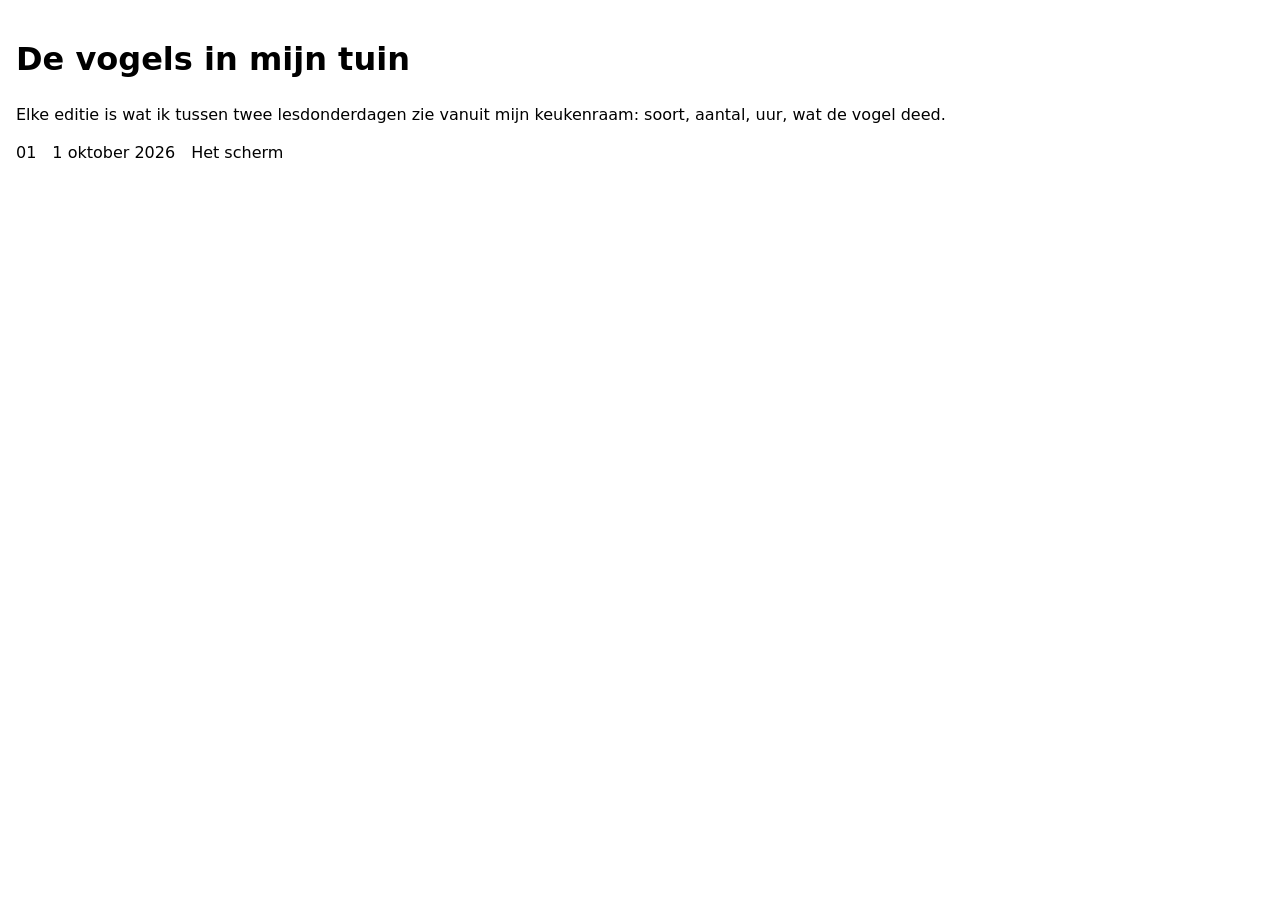
==== index.html @ 220cce62 "Add files via upload" ====
<!doctype html>
<html lang="nl">
<head>
  <meta charset="utf-8">
  <!-- Zonder deze regel toont een telefoon je pagina als een verkleinde desktoppagina. -->
  <meta name="viewport" content="width=device-width, initial-scale=1">
  <!-- De titel in het tabblad van de browser. Vervang door je onderwerp. -->
  <title>De vogels in mijn tuin</title>
  <link rel="stylesheet" href="style.css">
</head>
<body class="overzicht">

  <!--
    NEVER FINISHED
    Minor Webdesign, LUCA Gent, 2026-2027

    Dit is je OVERZICHT: de pagina die al je edities toont en samenhoudt.
    Alles hieronder is een voorbeeld. Vervang het door je eigen onderwerp.

    Elke les komt hier één editie bij, en één nieuwe eis voor dit overzicht.
  -->

  <header>
    <!-- Je onderwerp. -->
    <h1>De vogels in mijn tuin</h1>

    <!-- Wat één editie is. Leg het vast in les 01. -->
    <p>Elke editie is wat ik tussen twee lesdonderdagen zie vanuit mijn keukenraam: soort, aantal, uur, wat de vogel deed.</p>
  </header>

  <main>
    <!--
      De lijst met edities. Elke editie is één regel met een link naar haar eigen pagina.
      Een editie toevoegen: kopieer een <li> ... </li>, pas nummer, datum en link aan.
      Nieuwste bovenaan of onderaan? Dat beslis jij. Zeg waarom.
    -->
    <ol class="edities">
      <li>
        <a href="edities/01.html">
          <span class="nummer">01</span>
          <time datetime="2026-10-01">1 oktober 2026</time>
          <span class="focus">Het scherm</span>
        </a>
      </li>
    </ol>
  </main>

</body>
</html>
---- style.css ----
/*
  NEVER FINISHED
  style.css: de vormgeving van je overzicht en al je edities.

  Een CSS-regel werkt zo:

    selector {
      eigenschap: waarde;
    }

  De selector zegt WAT je vormgeeft (h1, .edities, time).
  De eigenschap zegt WELK aspect (font-size, color, margin).
  De waarde zegt HOE (2rem, black, 0).

  Elke editie heeft een eigen class op <body>: .editie-01, .editie-02, ...
  Zo kun je per editie andere regels schrijven zonder de andere te raken:

    .editie-01 h1 { font-size: 12vw; }

  Vaste regel tot les 05: geen position: absolute. Vanaf les 05 is positie de inhoud.
*/

body {
  /* Het lettertype van het systeem van de lezer. Geen download nodig. */
  font-family: system-ui, sans-serif;
  line-height: 1.4;
  margin: 0;
  padding: 1rem;
}

a {
  color: inherit;
}

/* Overzicht */

.edities {
  list-style: none;
  padding: 0;
}

.edities a {
  display: flex;
  gap: 1rem;
  text-decoration: none;
}

/* Editie 01. Focus: het scherm.
   100vh is de hoogte van het venster. Deze pagina mag niet hoger worden dan dat.
   Tip: vraag AI wat clamp() doet met een lettergrootte. */

.editie-01 {
  min-height: 100vh;
  box-sizing: border-box;
}
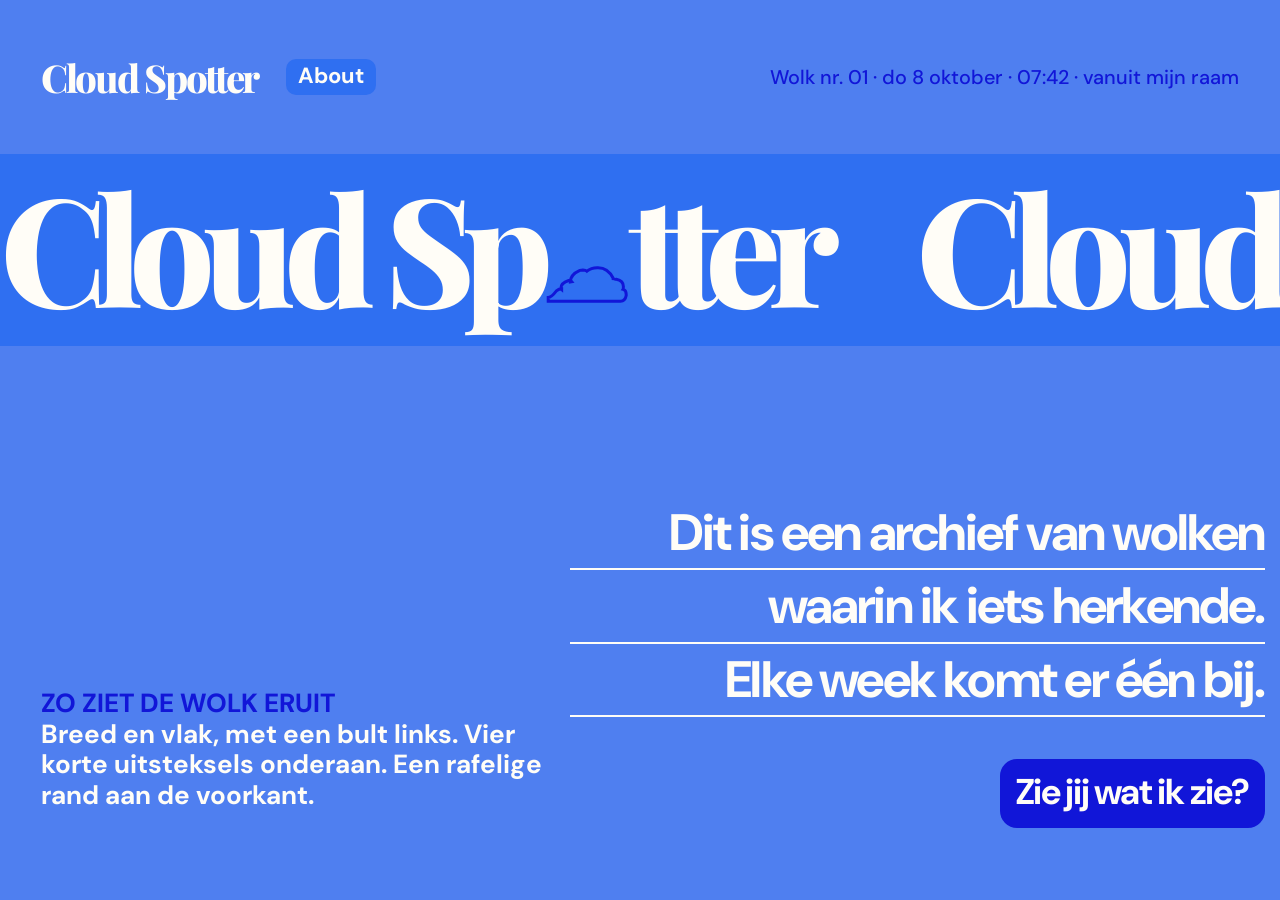
==== commit 9f5d0b4d: "Add files via upload" ====
--- a/index.html
+++ b/index.html
@@ -1,49 +1,269 @@
-<!doctype html>
+<!DOCTYPE html>
 <html lang="nl">
 <head>
-  <meta charset="utf-8">
-  <!-- Zonder deze regel toont een telefoon je pagina als een verkleinde desktoppagina. -->
-  <meta name="viewport" content="width=device-width, initial-scale=1">
-  <!-- De titel in het tabblad van de browser. Vervang door je onderwerp. -->
-  <title>De vogels in mijn tuin</title>
-  <link rel="stylesheet" href="style.css">
+  <meta charset="UTF-8" />
+  <meta name="viewport" content="width=device-width, initial-scale=1.0" />
+  <title>Cloud Spotter</title>
+  <style>
+    @import url('https://fonts.googleapis.com/css2?family=DM+Sans:wght@400;500;700&family=Playfair+Display:wght@700;800&display=swap');
+
+    :root {
+      --blue: #4f7ff0;
+      --blue-dark: #2f6ff1;
+      --deep-blue: #1116d8;
+      --white: #fffdf7;
+    }
+
+    * { box-sizing: border-box; }
+
+    html, body {
+      margin: 0;
+      min-height: 100%;
+      background: var(--blue);
+      color: var(--white);
+      font-family: "DM Sans", Arial, sans-serif;
+    }
+
+    body { overflow-x: hidden; }
+
+    header {
+      height: 154px;
+      display: flex;
+      align-items: center;
+      justify-content: space-between;
+      padding: 0 3.2vw;
+      background: var(--blue);
+    }
+
+    .brand {
+      display: inline-flex;
+      align-items: center;
+      gap: 28px;
+      font-family: "Playfair Display", Georgia, serif;
+      font-size: clamp(30px, 3vw, 48px);
+      font-weight: 800;
+      letter-spacing: -0.06em;
+      color: var(--white);
+    }
+
+    .about {
+      border: 0;
+      border-radius: 10px;
+      padding: 6px 12px 8px;
+      background: var(--blue-dark);
+      color: var(--white);
+      font: 700 22px/1 "DM Sans", sans-serif;
+      cursor: pointer;
+      transition: color .2s ease, background .2s ease, transform .2s ease;
+    }
+
+    .about:hover {
+      color: var(--deep-blue);
+      background: var(--white);
+      transform: translateY(-2px);
+    }
+
+    .meta {
+      color: var(--deep-blue);
+      font-size: clamp(17px, 1.55vw, 28px);
+      font-weight: 500;
+      text-align: right;
+      white-space: nowrap;
+    }
+
+    .ticker {
+      height: 192px;
+      background: var(--blue-dark);
+      display: flex;
+      align-items: center;
+      overflow: hidden;
+      white-space: nowrap;
+    }
+
+    .ticker-track {
+      display: inline-flex;
+      width: max-content;
+      animation: slide 24s linear infinite;
+      will-change: transform;
+    }
+
+    .ticker-text {
+      font-family: "Playfair Display", Georgia, serif;
+      font-size: clamp(110px, 11.8vw, 225px);
+      font-weight: 800;
+      line-height: .8;
+      letter-spacing: -0.08em;
+      padding-right: 5vw;
+    }
+
+    .cloud {
+      display: inline-block;
+      font-family: Arial, sans-serif;
+      font-size: .55em;
+      letter-spacing: 0;
+      color: var(--blue-dark);
+      -webkit-text-stroke: 3px var(--deep-blue);
+      transform: translateY(-.08em);
+      margin: 0 .02em;
+    }
+
+    @keyframes slide {
+      from { transform: translateX(0); }
+      to { transform: translateX(-50%); }
+    }
+
+    main {
+      min-height: calc(100vh - 346px);
+      padding: 15vh 3.2vw 8vh;
+      display: grid;
+      grid-template-columns: 42% 58%;
+      align-items: end;
+      gap: 2vw;
+    }
+
+    .intro {
+      max-width: 650px;
+      padding-bottom: 2vh;
+    }
+
+    .eyebrow {
+      color: var(--deep-blue);
+      font-size: clamp(18px, 1.65vw, 30px);
+      font-weight: 500;
+      margin: 0 0 18px;
+      text-transform: uppercase;
+    }
+
+    .intro p {
+      margin: 0;
+      font-size: clamp(22px, 2.05vw, 38px);
+      line-height: 1.16;
+      font-weight: 700;
+    }
+
+    .statement {
+      justify-self: end;
+      width: min(100%, 940px);
+      text-align: right;
+    }
+
+    .statement-line {
+      margin: 0;
+      padding: 0 0 8px;
+      border-bottom: 2px solid var(--white);
+      font-size: clamp(34px, 4vw, 68px);
+      line-height: 1.08;
+      font-weight: 700;
+      letter-spacing: -.035em;
+    }
+
+    .statement-line + .statement-line {
+      padding-top: 8px;
+    }
+
+    .cta {
+      display: inline-block;
+      margin-top: 42px;
+      padding: 9px 16px 13px;
+      border-radius: 17px;
+      background: var(--deep-blue);
+      color: var(--white);
+      text-decoration: none;
+      font-size: clamp(25px, 2.8vw, 49px);
+      font-weight: 700;
+      letter-spacing: -.035em;
+      transition:
+        background .2s ease,
+        color .2s ease,
+        transform .2s ease,
+        box-shadow .2s ease;
+    }
+
+    .cta:hover {
+      background: var(--white);
+      color: var(--deep-blue);
+      transform: translateY(-4px) scale(1.02);
+      box-shadow: 0 12px 30px rgba(17, 22, 216, .25);
+    }
+
+    .cta:active {
+      transform: translateY(-1px) scale(.99);
+    }
+
+    @media (max-width: 800px) {
+      header {
+        height: auto;
+        min-height: 125px;
+        padding: 24px 5vw;
+        align-items: flex-start;
+        gap: 20px;
+      }
+
+      .brand { gap: 12px; }
+      .meta { white-space: normal; max-width: 45%; }
+      .ticker { height: 130px; }
+
+      main {
+        padding: 12vh 5vw 10vh;
+        grid-template-columns: 1fr;
+        gap: 10vh;
+      }
+
+      .statement {
+        width: 100%;
+      }
+
+      .statement-line {
+        font-size: clamp(30px, 8vw, 52px);
+      }
+
+      .intro p {
+        font-size: clamp(22px, 5vw, 34px);
+      }
+    }
+
+    @media (prefers-reduced-motion: reduce) {
+      .ticker-track { animation-duration: 0.01ms; animation-iteration-count: 1; }
+      .about, .cta { transition: none; }
+    }
+  </style>
 </head>
-<body class="overzicht">
-
-  <!--
-    NEVER FINISHED
-    Minor Webdesign, LUCA Gent, 2026-2027
-
-    Dit is je OVERZICHT: de pagina die al je edities toont en samenhoudt.
-    Alles hieronder is een voorbeeld. Vervang het door je eigen onderwerp.
-
-    Elke les komt hier één editie bij, en één nieuwe eis voor dit overzicht.
-  -->
-
+
+<body>
   <header>
-    <!-- Je onderwerp. -->
-    <h1>De vogels in mijn tuin</h1>
-
-    <!-- Wat één editie is. Leg het vast in les 01. -->
-    <p>Elke editie is wat ik tussen twee lesdonderdagen zie vanuit mijn keukenraam: soort, aantal, uur, wat de vogel deed.</p>
+    <div class="brand">
+      <span>Cloud Spotter</span>
+      <button class="about" type="button">About</button>
+    </div>
+
+    <div class="meta">Wolk nr. 01 · do 8 oktober · 07:42 · vanuit mijn raam</div>
   </header>
 
+  <section class="ticker" aria-label="Cloud Spotter">
+    <div class="ticker-track">
+      <div class="ticker-text">
+        Cloud Sp<span class="cloud">☁</span>tter&nbsp;&nbsp;&nbsp;
+        Cloud Sp<span class="cloud">☁</span>tter&nbsp;&nbsp;&nbsp;
+      </div>
+      <div class="ticker-text" aria-hidden="true">
+        Cloud Sp<span class="cloud">☁</span>tter&nbsp;&nbsp;&nbsp;
+        Cloud Sp<span class="cloud">☁</span>tter&nbsp;&nbsp;&nbsp;
+      </div>
+    </div>
+  </section>
+
   <main>
-    <!--
-      De lijst met edities. Elke editie is één regel met een link naar haar eigen pagina.
-      Een editie toevoegen: kopieer een <li> ... </li>, pas nummer, datum en link aan.
-      Nieuwste bovenaan of onderaan? Dat beslis jij. Zeg waarom.
-    -->
-    <ol class="edities">
-      <li>
-        <a href="edities/01.html">
-          <span class="nummer">01</span>
-          <time datetime="2026-10-01">1 oktober 2026</time>
-          <span class="focus">Het scherm</span>
-        </a>
-      </li>
-    </ol>
+    <section class="intro">
+      <p class="eyebrow">ZO ZIET DE WOLK ERUIT</p>
+      <p>Breed en vlak, met een bult links. Vier korte uitsteksels onderaan. Een rafelige rand aan de voorkant.</p>
+    </section>
+
+    <section class="statement">
+      <p class="statement-line">Dit is een archief van wolken</p>
+      <p class="statement-line">waarin ik iets herken­de.</p>
+      <p class="statement-line">Elke week komt er één bij.</p>
+      <a class="cta" href="#zien">Zie jij wat ik zie?</a>
+    </section>
   </main>
-
 </body>
 </html>
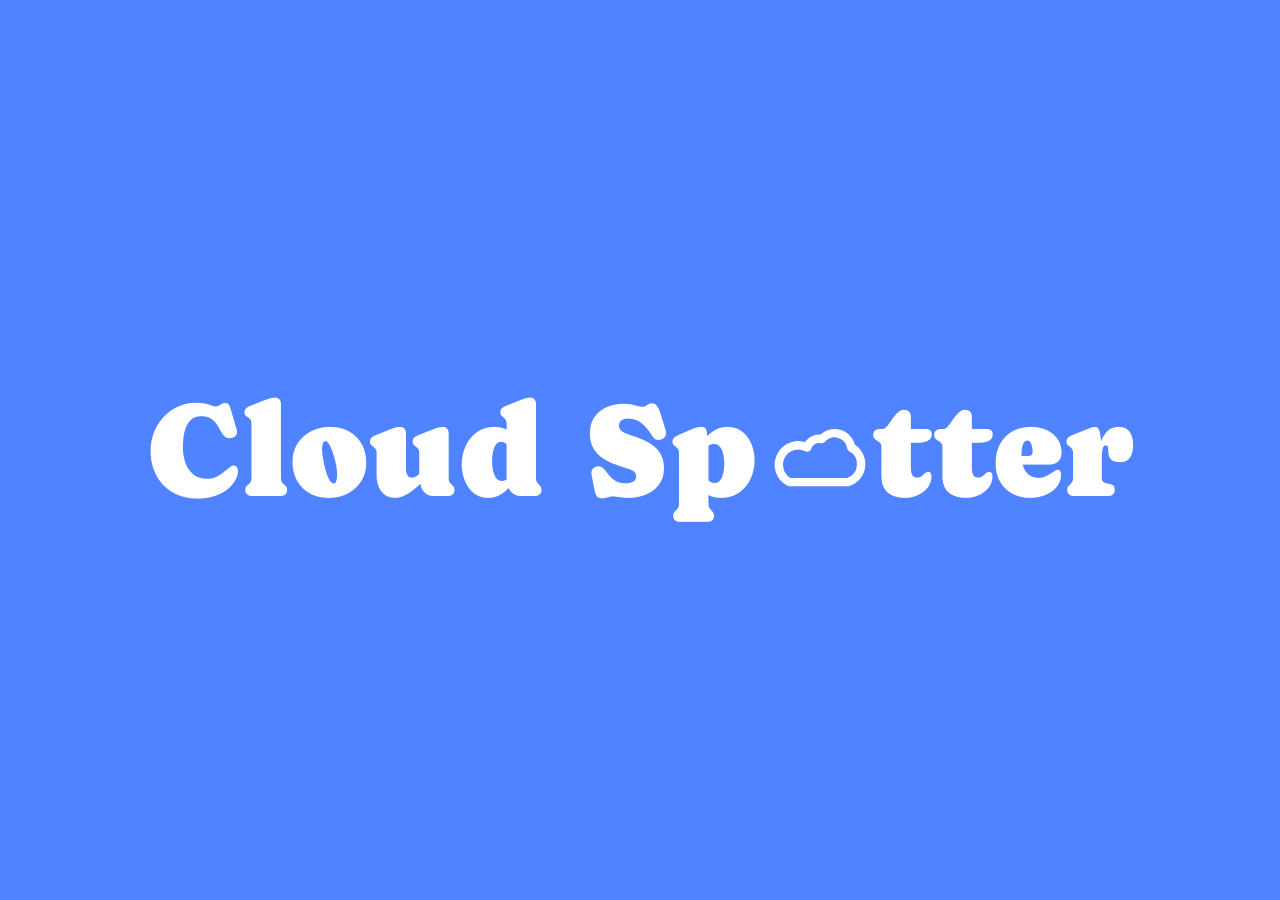
==== commit 43d80e2c: "Rename index (1).html to index.html" ====
--- a/index.html
+++ b/index.html
@@ -1,269 +1,123 @@
 <!DOCTYPE html>
 <html lang="nl">
 <head>
-  <meta charset="UTF-8" />
-  <meta name="viewport" content="width=device-width, initial-scale=1.0" />
-  <title>Cloud Spotter</title>
-  <style>
-    @import url('https://fonts.googleapis.com/css2?family=DM+Sans:wght@400;500;700&family=Playfair+Display:wght@700;800&display=swap');
+<meta charset="utf-8">
+<meta name="viewport" content="width=device-width, initial-scale=1, viewport-fit=cover">
+<title>Cloud Spotter</title>
+<link href="https://fonts.googleapis.com/css2?family=Caprasimo&display=swap" rel="stylesheet">
+<style>
+:root{--sky:#4f83ff;--cloud:#fff;--ink:#1a1adb;box-sizing:border-box;padding-top:env(safe-area-inset-top,0px);padding-bottom:env(safe-area-inset-bottom,0px)}
+*,*::before,*::after{box-sizing:inherit}
+html,body{height:100%;margin:0}
+body{background:var(--sky);color:var(--cloud);font-family:"Caprasimo","Cooper Black",Georgia,serif;overflow:hidden;cursor:default;-webkit-tap-highlight-color:transparent}
+main{height:100%;display:flex;flex-direction:column;align-items:center;justify-content:center;gap:2.2rem;padding:1rem;user-select:none}
+h1{margin:0;font-weight:400;font-size:clamp(2.4rem,10.5vw,9.5rem);line-height:1;letter-spacing:-.01em;white-space:nowrap;display:flex;align-items:center}
+.gap{width:.3em}
+.wind{display:inline-block;transition:transform 3.6s cubic-bezier(.33,0,.2,1),opacity 3.6s ease-in-out}
+.wind.blown{transition:transform 1.4s cubic-bezier(.22,.6,.3,1),opacity 1.1s ease-out}
+.bob{display:inline-block;animation:bob var(--d,7s) ease-in-out var(--delay,0s) infinite;transform-origin:50% 70%}
+@keyframes bob{
+0%,100%{transform:translateY(0) scale(1,1) rotate(0)}
+30%{transform:translateY(calc(var(--a,8px)*-1)) scale(1.03,.97) rotate(-.6deg)}
+65%{transform:translateY(calc(var(--a,8px)*.5)) scale(.97,1.03) rotate(.5deg)}}
+#spot{display:inline-block;width:.78em;height:.5em;margin:0 .04em;position:relative;top:.02em}
+#spot svg{width:100%;height:100%;overflow:visible;display:block}
+#spot .wind,#spot .bob{display:block;width:100%;height:100%}
+#spot path{fill:none;stroke:var(--cloud);stroke-width:8;stroke-linejoin:round;stroke-linecap:round}
+.puff{position:fixed;pointer-events:none;z-index:5;opacity:0;will-change:transform,opacity}
+.puff svg{display:block;width:100%;height:auto}
+@keyframes puff{
+0%{opacity:0;transform:translate(-50%,-50%) scale(.2)}
+20%{opacity:var(--o,.4)}
+100%{opacity:0;transform:translate(calc(-50% + var(--dx)),calc(-50% - 160px)) scale(1.25)}}
+@media (prefers-reduced-motion:reduce){.bob,.puff{animation:none}.wind{transition:none}}
+</style>
+</head>
+<body>
+<main>
+  <h1 aria-label="Cloud Spotter" id="word"></h1>
+</main>
+<script>
+(function(){
+  var h=document.getElementById('word');
+  var CLOUD='<svg viewBox="0 0 100 62" aria-hidden="true"><g fill="#fff"><circle cx="30" cy="40" r="19"/><circle cx="52" cy="29" r="25"/><circle cx="77" cy="40" r="19"/><rect x="11" y="40" width="85" height="20" rx="10"/></g></svg>';
+  var letters=[],i=0;
+  function wire(w){
+    function blow(e){
+      var r=w.getBoundingClientRect();
+      var dx=(r.left+r.width/2)-e.clientX,dy=(r.top+r.height/2)-e.clientY;
+      var n=Math.hypot(dx,dy)||1;
+      var f=22+Math.random()*22;
+      w.classList.add('blown');
+      w.style.opacity='.35';
+      w.style.transform='translate('+(dx/n*f+16).toFixed(1)+'px,'+(dy/n*f-8).toFixed(1)+'px) rotate('+((Math.random()*10-2)).toFixed(1)+'deg)';
+      clearTimeout(w._t);
+      w._t=setTimeout(function(){w.classList.remove('blown');w.style.transform='';w.style.opacity='';},1300);
+    }
+    w.addEventListener('pointerenter',blow);
+    w.addEventListener('pointerdown',blow);
+  }
+  function add(ch){
+    var w=document.createElement('span');w.className='wind';
+    var b=document.createElement('span');b.className='bob';
+    b.textContent=ch;
+    b.style.setProperty('--d',(6+Math.random()*4).toFixed(2)+'s');
+    b.style.setProperty('--delay',(-Math.random()*8).toFixed(2)+'s');
+    b.style.setProperty('--a',(5+Math.random()*8).toFixed(1)+'px');
+    w.appendChild(b);h.appendChild(w);letters.push(w);
+    wire(w);
+  }
+  function gap(){var g=document.createElement('span');g.className='gap';h.appendChild(g)}
+  'Cloud'.split('').forEach(add);gap();
+  'Sp'.split('').forEach(add);
+  // wolkje op de plek van de o
+  var spot=document.createElement('span');spot.id='spot';
+  var sw=document.createElement('span');sw.className='wind';
+  var sb=document.createElement('span');sb.className='bob';
+  sb.style.setProperty('--d','8s');sb.style.setProperty('--delay','-3s');sb.style.setProperty('--a','9px');
+  sb.innerHTML='<svg viewBox="0 0 100 62"><path d="M22 56h56a18 18 0 0 0 3-33 16 16 0 0 0-28-8 12 12 0 0 0-14 8 17 17 0 0 0-17 33z"/></svg>';
+  sw.appendChild(sb);spot.appendChild(sw);wire(sw);
+  h.appendChild(spot);
+  'tter'.split('').forEach(add);
 
-    :root {
-      --blue: #4f7ff0;
-      --blue-dark: #2f6ff1;
-      --deep-blue: #1116d8;
-      --white: #fffdf7;
+  // wolkje drijft rustig en volgt de cursor een beetje
+  var tx=0,ty=0,cx=0,cy=0,t0=performance.now();
+  addEventListener('pointermove',function(e){
+    var r=spot.getBoundingClientRect();
+    var dx=e.clientX-(r.left+r.width/2-cx),dy=e.clientY-(r.top+r.height/2-cy);
+    var n=Math.min(1,Math.hypot(dx,dy)/600);
+    var a=Math.atan2(dy,dx);
+    tx=Math.cos(a)*n*38;ty=Math.sin(a)*n*22;
+  });
+  var still=matchMedia('(prefers-reduced-motion:reduce)').matches;
+  (function loop(t){
+    if(!still){
+      var s=(t-t0)/1000;
+      cx+=(tx+Math.sin(s*.5)*14-cx)*.04;
+      cy+=(ty+Math.sin(s*.8)*7-cy)*.04;
+      spot.style.transform='translate('+cx.toFixed(1)+'px,'+cy.toFixed(1)+'px)';
     }
+    requestAnimationFrame(loop);
+  })(t0);
 
-    * { box-sizing: border-box; }
-
-    html, body {
-      margin: 0;
-      min-height: 100%;
-      background: var(--blue);
-      color: var(--white);
-      font-family: "DM Sans", Arial, sans-serif;
+  // klik = grote doorschijnende wolken
+  document.addEventListener('pointerdown',function(e){
+    var n=2+Math.floor(Math.random()*2);
+    for(var k=0;k<n;k++){
+      var p=document.createElement('div');p.className='puff';p.innerHTML=CLOUD;
+      var size=180+Math.random()*240;
+      p.style.width=size+'px';
+      p.style.left=(e.clientX+(Math.random()*120-60))+'px';
+      p.style.top=(e.clientY+(Math.random()*80-40))+'px';
+      p.style.setProperty('--dx',(Math.random()*240-120).toFixed(0)+'px');
+      p.style.setProperty('--o',(.28+Math.random()*.2).toFixed(2));
+      var dur=5+Math.random()*3;
+      p.style.animation='puff '+dur.toFixed(1)+'s ease-out '+(k*.12).toFixed(2)+'s forwards';
+      document.body.appendChild(p);
+      (function(el,d){setTimeout(function(){el.remove()},(d+1)*1000)})(p,dur);
     }
-
-    body { overflow-x: hidden; }
-
-    header {
-      height: 154px;
-      display: flex;
-      align-items: center;
-      justify-content: space-between;
-      padding: 0 3.2vw;
-      background: var(--blue);
-    }
-
-    .brand {
-      display: inline-flex;
-      align-items: center;
-      gap: 28px;
-      font-family: "Playfair Display", Georgia, serif;
-      font-size: clamp(30px, 3vw, 48px);
-      font-weight: 800;
-      letter-spacing: -0.06em;
-      color: var(--white);
-    }
-
-    .about {
-      border: 0;
-      border-radius: 10px;
-      padding: 6px 12px 8px;
-      background: var(--blue-dark);
-      color: var(--white);
-      font: 700 22px/1 "DM Sans", sans-serif;
-      cursor: pointer;
-      transition: color .2s ease, background .2s ease, transform .2s ease;
-    }
-
-    .about:hover {
-      color: var(--deep-blue);
-      background: var(--white);
-      transform: translateY(-2px);
-    }
-
-    .meta {
-      color: var(--deep-blue);
-      font-size: clamp(17px, 1.55vw, 28px);
-      font-weight: 500;
-      text-align: right;
-      white-space: nowrap;
-    }
-
-    .ticker {
-      height: 192px;
-      background: var(--blue-dark);
-      display: flex;
-      align-items: center;
-      overflow: hidden;
-      white-space: nowrap;
-    }
-
-    .ticker-track {
-      display: inline-flex;
-      width: max-content;
-      animation: slide 24s linear infinite;
-      will-change: transform;
-    }
-
-    .ticker-text {
-      font-family: "Playfair Display", Georgia, serif;
-      font-size: clamp(110px, 11.8vw, 225px);
-      font-weight: 800;
-      line-height: .8;
-      letter-spacing: -0.08em;
-      padding-right: 5vw;
-    }
-
-    .cloud {
-      display: inline-block;
-      font-family: Arial, sans-serif;
-      font-size: .55em;
-      letter-spacing: 0;
-      color: var(--blue-dark);
-      -webkit-text-stroke: 3px var(--deep-blue);
-      transform: translateY(-.08em);
-      margin: 0 .02em;
-    }
-
-    @keyframes slide {
-      from { transform: translateX(0); }
-      to { transform: translateX(-50%); }
-    }
-
-    main {
-      min-height: calc(100vh - 346px);
-      padding: 15vh 3.2vw 8vh;
-      display: grid;
-      grid-template-columns: 42% 58%;
-      align-items: end;
-      gap: 2vw;
-    }
-
-    .intro {
-      max-width: 650px;
-      padding-bottom: 2vh;
-    }
-
-    .eyebrow {
-      color: var(--deep-blue);
-      font-size: clamp(18px, 1.65vw, 30px);
-      font-weight: 500;
-      margin: 0 0 18px;
-      text-transform: uppercase;
-    }
-
-    .intro p {
-      margin: 0;
-      font-size: clamp(22px, 2.05vw, 38px);
-      line-height: 1.16;
-      font-weight: 700;
-    }
-
-    .statement {
-      justify-self: end;
-      width: min(100%, 940px);
-      text-align: right;
-    }
-
-    .statement-line {
-      margin: 0;
-      padding: 0 0 8px;
-      border-bottom: 2px solid var(--white);
-      font-size: clamp(34px, 4vw, 68px);
-      line-height: 1.08;
-      font-weight: 700;
-      letter-spacing: -.035em;
-    }
-
-    .statement-line + .statement-line {
-      padding-top: 8px;
-    }
-
-    .cta {
-      display: inline-block;
-      margin-top: 42px;
-      padding: 9px 16px 13px;
-      border-radius: 17px;
-      background: var(--deep-blue);
-      color: var(--white);
-      text-decoration: none;
-      font-size: clamp(25px, 2.8vw, 49px);
-      font-weight: 700;
-      letter-spacing: -.035em;
-      transition:
-        background .2s ease,
-        color .2s ease,
-        transform .2s ease,
-        box-shadow .2s ease;
-    }
-
-    .cta:hover {
-      background: var(--white);
-      color: var(--deep-blue);
-      transform: translateY(-4px) scale(1.02);
-      box-shadow: 0 12px 30px rgba(17, 22, 216, .25);
-    }
-
-    .cta:active {
-      transform: translateY(-1px) scale(.99);
-    }
-
-    @media (max-width: 800px) {
-      header {
-        height: auto;
-        min-height: 125px;
-        padding: 24px 5vw;
-        align-items: flex-start;
-        gap: 20px;
-      }
-
-      .brand { gap: 12px; }
-      .meta { white-space: normal; max-width: 45%; }
-      .ticker { height: 130px; }
-
-      main {
-        padding: 12vh 5vw 10vh;
-        grid-template-columns: 1fr;
-        gap: 10vh;
-      }
-
-      .statement {
-        width: 100%;
-      }
-
-      .statement-line {
-        font-size: clamp(30px, 8vw, 52px);
-      }
-
-      .intro p {
-        font-size: clamp(22px, 5vw, 34px);
-      }
-    }
-
-    @media (prefers-reduced-motion: reduce) {
-      .ticker-track { animation-duration: 0.01ms; animation-iteration-count: 1; }
-      .about, .cta { transition: none; }
-    }
-  </style>
-</head>
-
-<body>
-  <header>
-    <div class="brand">
-      <span>Cloud Spotter</span>
-      <button class="about" type="button">About</button>
-    </div>
-
-    <div class="meta">Wolk nr. 01 · do 8 oktober · 07:42 · vanuit mijn raam</div>
-  </header>
-
-  <section class="ticker" aria-label="Cloud Spotter">
-    <div class="ticker-track">
-      <div class="ticker-text">
-        Cloud Sp<span class="cloud">☁</span>tter&nbsp;&nbsp;&nbsp;
-        Cloud Sp<span class="cloud">☁</span>tter&nbsp;&nbsp;&nbsp;
-      </div>
-      <div class="ticker-text" aria-hidden="true">
-        Cloud Sp<span class="cloud">☁</span>tter&nbsp;&nbsp;&nbsp;
-        Cloud Sp<span class="cloud">☁</span>tter&nbsp;&nbsp;&nbsp;
-      </div>
-    </div>
-  </section>
-
-  <main>
-    <section class="intro">
-      <p class="eyebrow">ZO ZIET DE WOLK ERUIT</p>
-      <p>Breed en vlak, met een bult links. Vier korte uitsteksels onderaan. Een rafelige rand aan de voorkant.</p>
-    </section>
-
-    <section class="statement">
-      <p class="statement-line">Dit is een archief van wolken</p>
-      <p class="statement-line">waarin ik iets herken­de.</p>
-      <p class="statement-line">Elke week komt er één bij.</p>
-      <a class="cta" href="#zien">Zie jij wat ik zie?</a>
-    </section>
-  </main>
+  });
+})();
+</script>
 </body>
 </html>
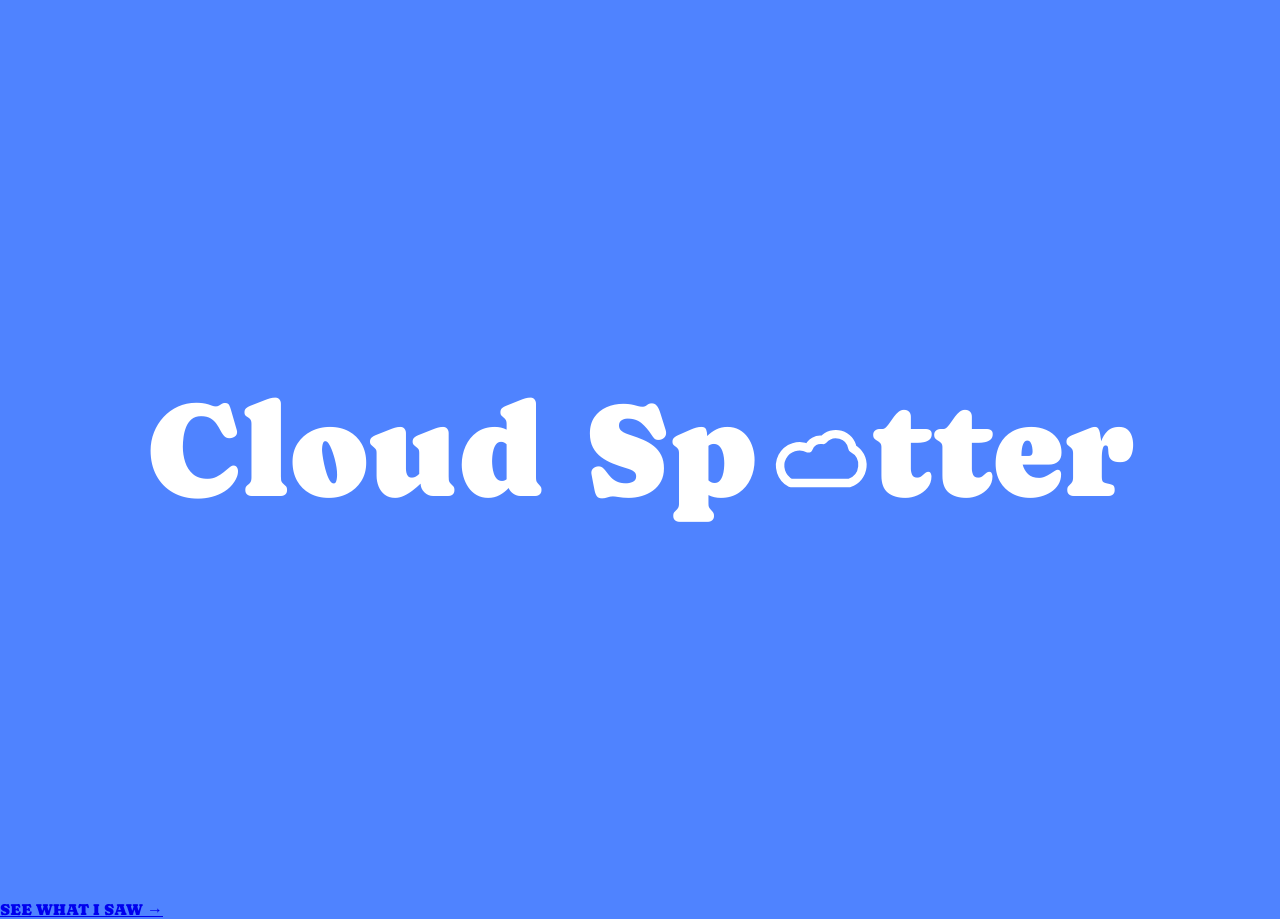
==== commit 6246ffbb: "Update index.html" ====
--- a/index.html
+++ b/index.html
@@ -121,3 +121,6 @@
 </script>
 </body>
 </html>
+<a href="editie-02.html">
+SEE WHAT I SAW →
+</a>
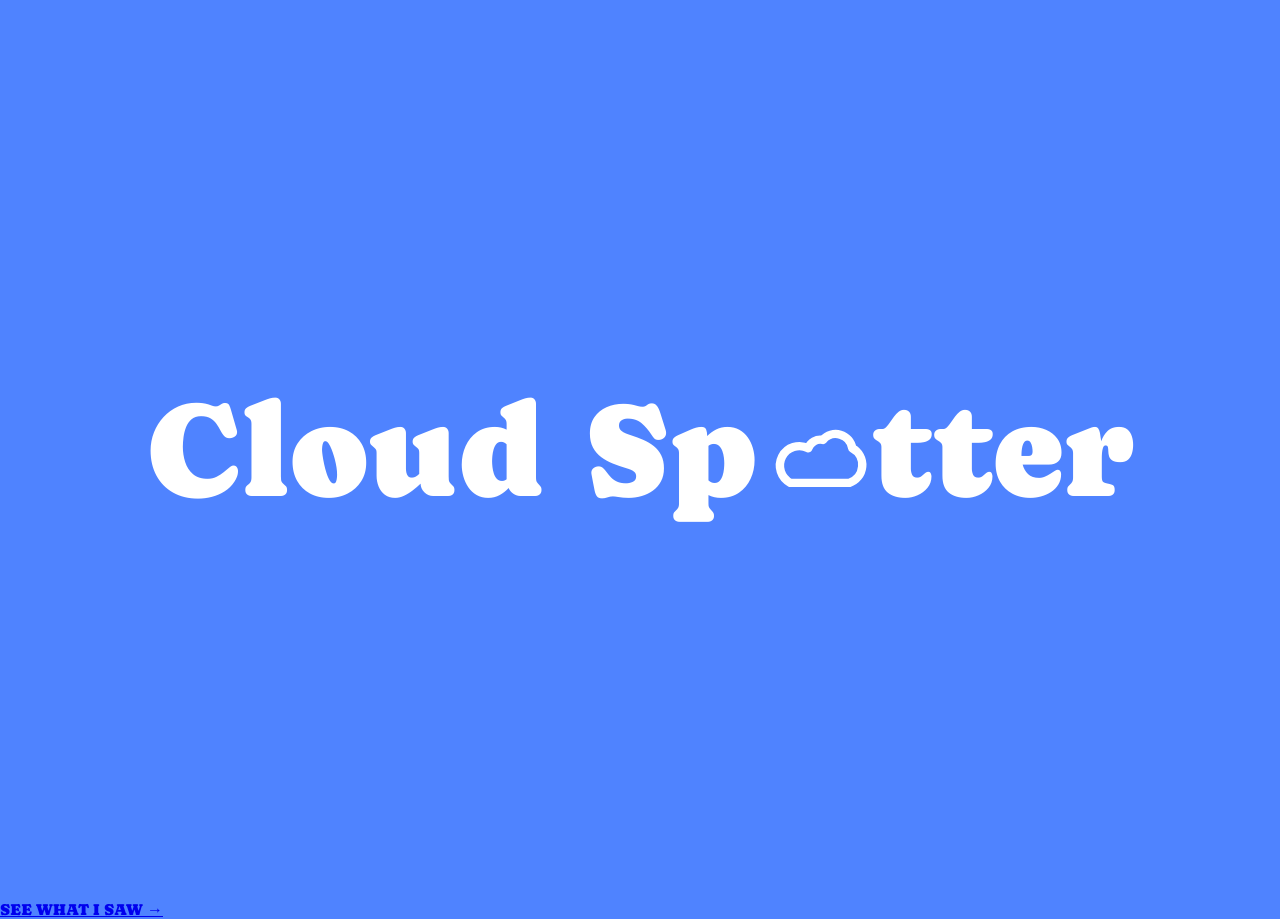
==== commit 679f9de4: "Update index.html" ====
--- a/index.html
+++ b/index.html
@@ -119,8 +119,10 @@
   });
 })();
 </script>
+
+<a href="editie-02.html" class="next-page">
+    SEE WHAT I SAW →
+</a>
+
 </body>
 </html>
-<a href="editie-02.html">
-SEE WHAT I SAW →
-</a>
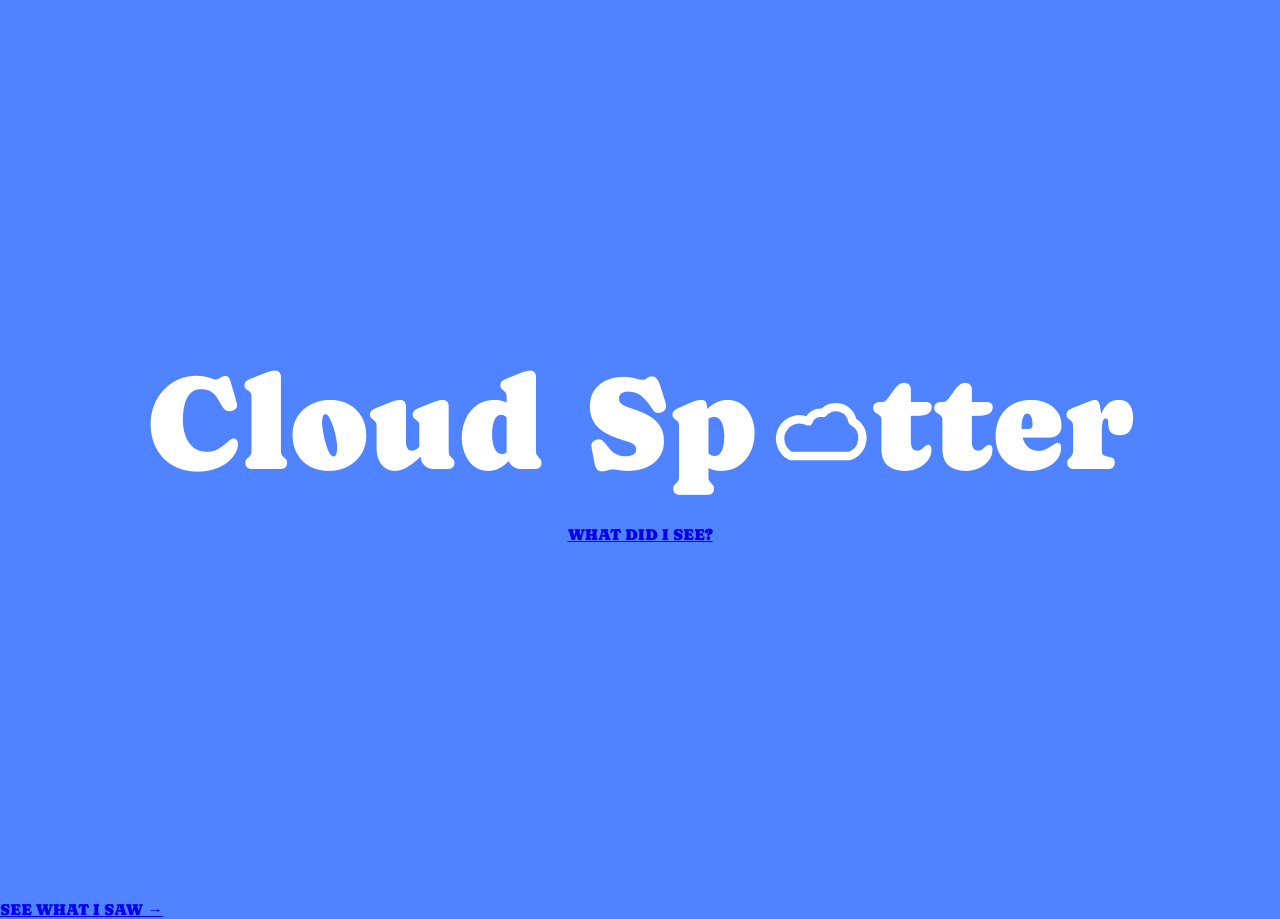
==== commit 6ac96e9a: "Update index.html" ====
--- a/index.html
+++ b/index.html
@@ -36,6 +36,11 @@
 <body>
 <main>
   <h1 aria-label="Cloud Spotter" id="word"></h1>
+
+  <a href="editie-02.html" class="next-page">
+      WHAT DID I SEE?
+  </a>
+
 </main>
 <script>
 (function(){
